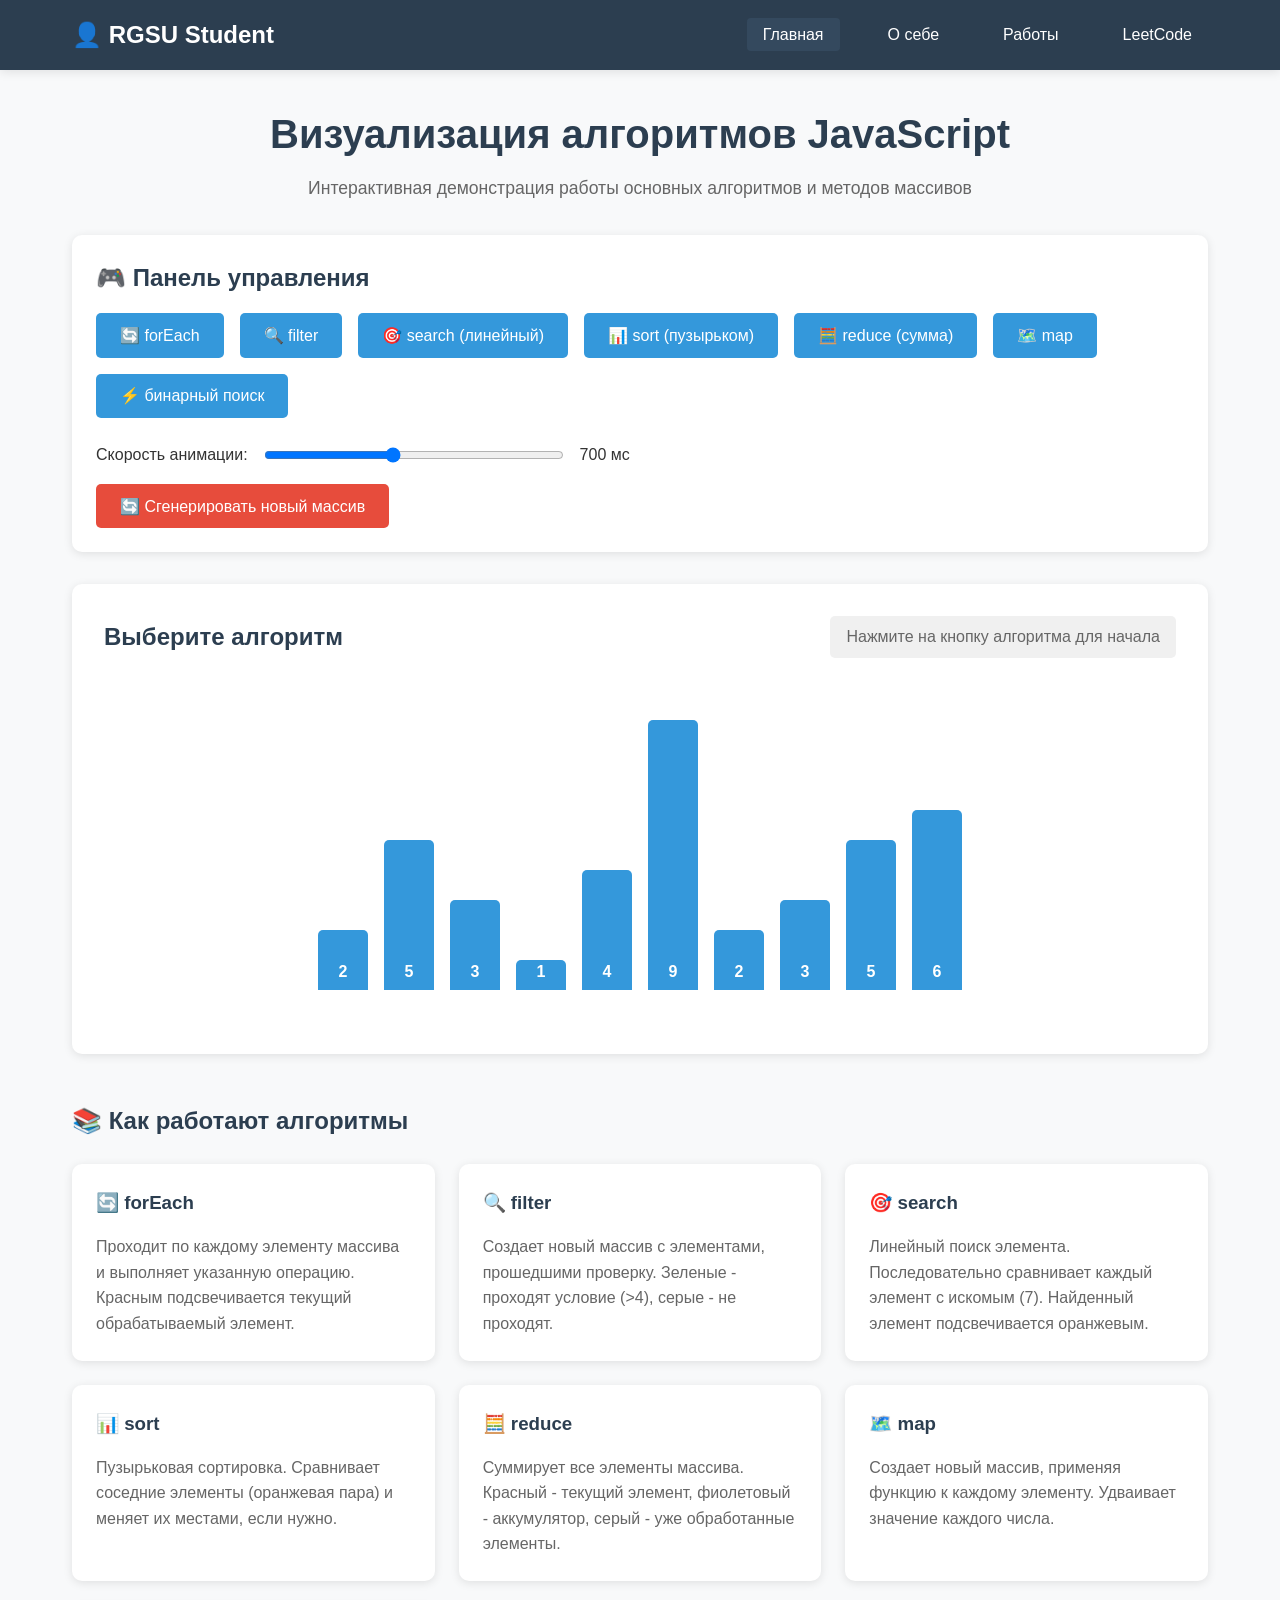
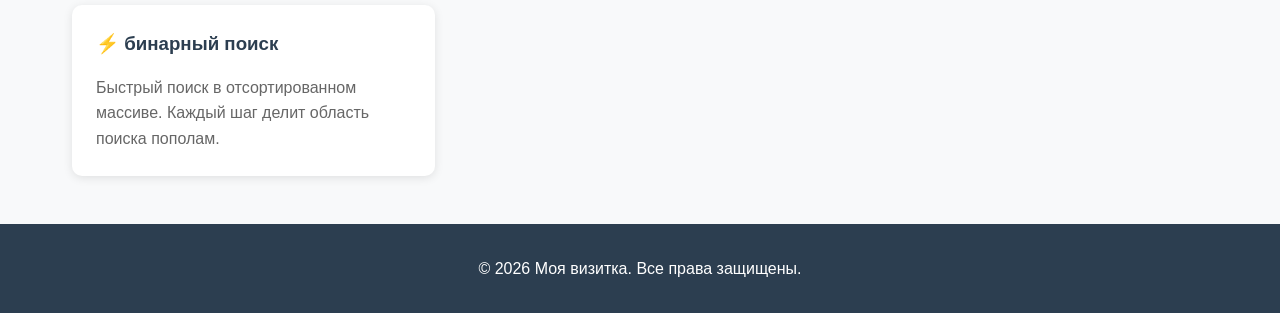
==== portfolio.html @ ee4e6b05 "Create portfolio.html" ====
<!DOCTYPE html>
<html lang="ru">
<head>
    <meta charset="UTF-8">
    <meta name="viewport" content="width=device-width, initial-scale=1.0">
    <title>Визуализация алгоритмов - RGSU Student</title>
    <style>
        * {
            margin: 0;
            padding: 0;
            box-sizing: border-box;
        }

        body {
            font-family: 'Segoe UI', Tahoma, Geneva, Verdana, sans-serif;
            line-height: 1.6;
            color: #333;
            background-color: #f8f9fa;
        }

        /* Навигация */
        .navbar {
            background-color: #2c3e50;
            color: white;
            padding: 1rem 0;
            box-shadow: 0 2px 10px rgba(0,0,0,0.1);
        }

        .nav-container {
            max-width: 1200px;
            margin: 0 auto;
            display: flex;
            justify-content: space-between;
            align-items: center;
            padding: 0 2rem;
        }

        .logo {
            color: white;
            text-decoration: none;
            font-size: 1.5rem;
            font-weight: bold;
        }

        .nav-menu {
            display: flex;
            list-style: none;
            gap: 2rem;
        }

        .nav-menu a {
            color: white;
            text-decoration: none;
            padding: 0.5rem 1rem;
            border-radius: 4px;
            transition: background-color 0.3s;
        }

        .nav-menu a:hover,
        .nav-menu a.active {
            background-color: #34495e;
        }

        /* Основной контент */
        main {
            max-width: 1200px;
            margin: 2rem auto;
            padding: 0 2rem;
        }

        .page-header {
            text-align: center;
            margin-bottom: 2rem;
        }

        .page-header h1 {
            font-size: 2.5rem;
            color: #2c3e50;
            margin-bottom: 0.5rem;
        }

        .page-header p {
            color: #666;
            font-size: 1.1rem;
        }

        /* Панель управления */
        .control-panel {
            background: white;
            border-radius: 10px;
            padding: 1.5rem;
            margin-bottom: 2rem;
            box-shadow: 0 2px 10px rgba(0,0,0,0.1);
        }

        .panel-container h2 {
            color: #2c3e50;
            margin-bottom: 1rem;
        }

        .algorithm-selector {
            display: flex;
            flex-wrap: wrap;
            gap: 1rem;
            margin-bottom: 1.5rem;
        }

        .algo-btn {
            padding: 0.8rem 1.5rem;
            border: none;
            border-radius: 5px;
            background-color: #3498db;
            color: white;
            cursor: pointer;
            font-size: 1rem;
            transition: all 0.3s;
        }

        .algo-btn:hover {
            background-color: #2980b9;
            transform: translateY(-2px);
        }

        .speed-control {
            display: flex;
            align-items: center;
            gap: 1rem;
            margin-bottom: 1rem;
        }

        .speed-control input[type="range"] {
            flex: 1;
            max-width: 300px;
        }

        .reset-btn {
            padding: 0.8rem 1.5rem;
            border: none;
            border-radius: 5px;
            background-color: #e74c3c;
            color: white;
            cursor: pointer;
            font-size: 1rem;
            transition: background-color 0.3s;
        }

        .reset-btn:hover {
            background-color: #c0392b;
        }

        /* Область визуализации */
        .visualization-area {
            background: white;
            border-radius: 10px;
            padding: 2rem;
            margin-bottom: 2rem;
            box-shadow: 0 2px 10px rgba(0,0,0,0.1);
        }

        .visualization-header {
            display: flex;
            justify-content: space-between;
            align-items: center;
            margin-bottom: 2rem;
        }

        #algorithm-title {
            color: #2c3e50;
        }

        .status-message {
            padding: 0.5rem 1rem;
            background-color: #f0f0f0;
            border-radius: 5px;
            color: #666;
        }

        .array-container {
            display: flex;
            justify-content: center;
            align-items: flex-end;
            gap: 1rem;
            min-height: 300px;
            margin-bottom: 2rem;
            flex-wrap: wrap;
        }

        .array-bar {
            width: 50px;
            background-color: #3498db;
            border-radius: 5px 5px 0 0;
            display: flex;
            justify-content: center;
            align-items: flex-end;
            padding-bottom: 5px;
            color: white;
            font-weight: bold;
            transition: all 0.3s;
            position: relative;
        }

        .array-bar.current {
            background-color: #e74c3c;
            transform: scale(1.05);
        }

        .array-bar.found {
            background-color: #f39c12;
            transform: scale(1.05);
        }

        .array-bar.comparing {
            background-color: #f39c12;
        }

        .array-bar.passed {
            background-color: #95a5a6;
        }

        .array-bar.filtered {
            background-color: #2ecc71;
        }

        .array-bar.accumulated {
            background-color: #9b59b6;
        }

        /* Специальные индикаторы */
        .special-indicators {
            display: flex;
            justify-content: center;
            gap: 2rem;
        }

        .accumulator-box,
        .search-target {
            padding: 1rem;
            background-color: #f8f9fa;
            border-radius: 5px;
            font-size: 1.1rem;
        }

        .accumulator-box.hidden,
        .search-target.hidden {
            display: none;
        }

        #accumulator-value,
        #target-value {
            font-weight: bold;
            color: #e74c3c;
            margin-left: 0.5rem;
        }

        /* Информация об алгоритмах */
        .algorithm-info {
            margin-top: 3rem;
        }

        .algorithm-info h2 {
            color: #2c3e50;
            margin-bottom: 1.5rem;
        }

        .info-grid {
            display: grid;
            grid-template-columns: repeat(auto-fit, minmax(300px, 1fr));
            gap: 1.5rem;
        }

        .info-card {
            background: white;
            padding: 1.5rem;
            border-radius: 10px;
            box-shadow: 0 2px 10px rgba(0,0,0,0.1);
            transition: transform 0.3s;
        }

        .info-card:hover {
            transform: translateY(-5px);
        }

        .info-card h3 {
            color: #2c3e50;
            margin-bottom: 1rem;
        }

        .info-card p {
            color: #666;
        }

        /* Футер */
        footer {
            text-align: center;
            padding: 2rem;
            background-color: #2c3e50;
            color: white;
            margin-top: 3rem;
        }

        /* Адаптивность */
        @media (max-width: 768px) {
            .nav-container {
                flex-direction: column;
                gap: 1rem;
            }
            
            .nav-menu {
                flex-wrap: wrap;
                justify-content: center;
            }
            
            .algorithm-selector {
                justify-content: center;
            }
            
            .array-bar {
                width: 40px;
            }
            
            .visualization-header {
                flex-direction: column;
                gap: 1rem;
                text-align: center;
            }
        }
    </style>
</head>
<body>
    <nav class="navbar">
        <div class="nav-container">
            <a href="#" class="logo">👤 RGSU Student</a>
            <ul class="nav-menu">
                <li><a href="#" class="active">Главная</a></li>
                <li><a href="#">О себе</a></li>
                <li><a href="#">Работы</a></li>
                <li><a href="#">LeetCode</a></li>
            </ul>
        </div>
    </nav>

    <main>
        <section class="page-header">
            <h1>Визуализация алгоритмов JavaScript</h1>
            <p>Интерактивная демонстрация работы основных алгоритмов и методов массивов</p>
        </section>

        <!-- Панель управления -->
        <section class="control-panel">
            <div class="panel-container">
                <h2>🎮 Панель управления</h2>
                <div class="algorithm-selector">
                    <button class="algo-btn" data-algo="forEach">🔄 forEach</button>
                    <button class="algo-btn" data-algo="filter">🔍 filter</button>
                    <button class="algo-btn" data-algo="search">🎯 search (линейный)</button>
                    <button class="algo-btn" data-algo="sort">📊 sort (пузырьком)</button>
                    <button class="algo-btn" data-algo="reduce">🧮 reduce (сумма)</button>
                    <button class="algo-btn" data-algo="map">🗺️ map</button>
                    <button class="algo-btn" data-algo="binarySearch">⚡ бинарный поиск</button>
                </div>
                <div class="speed-control">
                    <label for="speed">Скорость анимации:</label>
                    <input type="range" id="speed" min="100" max="1500" value="700" step="50">
                    <span id="speed-value">700 мс</span>
                </div>
                <button id="resetArray" class="reset-btn">🔄 Сгенерировать новый массив</button>
            </div>
        </section>

        <!-- Область визуализации -->
        <section class="visualization-area">
            <div class="visualization-header">
                <h2 id="algorithm-title">Выберите алгоритм</h2>
                <div id="status" class="status-message">Нажмите на кнопку алгоритма для начала</div>
            </div>
            
            <div class="array-container" id="visualization"></div>
            
            <!-- Специальные индикаторы для разных алгоритмов -->
            <div class="special-indicators">
                <div id="accumulator-box" class="accumulator-box hidden">
                    <span>Аккумулятор:</span>
                    <span id="accumulator-value">0</span>
                </div>
                <div id="search-target" class="search-target hidden">
                    <span>Ищем число:</span>
                    <span id="target-value">7</span>
                </div>
            </div>
        </section>

        <!-- Информация об алгоритмах -->
        <section class="algorithm-info">
            <h2>📚 Как работают алгоритмы</h2>
            <div class="info-grid">
                <div class="info-card">
                    <h3>🔄 forEach</h3>
                    <p>Проходит по каждому элементу массива и выполняет указанную операцию. Красным подсвечивается текущий обрабатываемый элемент.</p>
                </div>
                <div class="info-card">
                    <h3>🔍 filter</h3>
                    <p>Создает новый массив с элементами, прошедшими проверку. Зеленые - проходят условие (>4), серые - не проходят.</p>
                </div>
                <div class="info-card">
                    <h3>🎯 search</h3>
                    <p>Линейный поиск элемента. Последовательно сравнивает каждый элемент с искомым (7). Найденный элемент подсвечивается оранжевым.</p>
                </div>
                <div class="info-card">
                    <h3>📊 sort</h3>
                    <p>Пузырьковая сортировка. Сравнивает соседние элементы (оранжевая пара) и меняет их местами, если нужно.</p>
                </div>
                <div class="info-card">
                    <h3>🧮 reduce</h3>
                    <p>Суммирует все элементы массива. Красный - текущий элемент, фиолетовый - аккумулятор, серый - уже обработанные элементы.</p>
                </div>
                <div class="info-card">
                    <h3>🗺️ map</h3>
                    <p>Создает новый массив, применяя функцию к каждому элементу. Удваивает значение каждого числа.</p>
                </div>
                <div class="info-card">
                    <h3>⚡ бинарный поиск</h3>
                    <p>Быстрый поиск в отсортированном массиве. Каждый шаг делит область поиска пополам.</p>
                </div>
            </div>
        </section>
    </main>

    <footer>
        <p>&copy; 2026 Моя визитка. Все права защищены.</p>
    </footer>

    <script>
        class AlgorithmVisualizer {
            constructor() {
                this.array = [];
                this.arraySize = 10;
                this.animationSpeed = 700;
                this.isAnimating = false;
                this.animationTimeout = null;
                this.targetValue = 7;
                
                this.init();
            }

            init() {
                // Генерируем начальный массив
                this.generateRandomArray();
                
                // Добавляем обработчики событий
                document.querySelectorAll('.algo-btn').forEach(btn => {
                    btn.addEventListener('click', (e) => this.handleAlgorithmClick(e));
                });
                
                document.getElementById('resetArray').addEventListener('click', () => {
                    if (this.isAnimating) return;
                    this.generateRandomArray();
                    this.renderArray();
                    this.updateStatus('Массив обновлен');
                    document.getElementById('algorithm-title').textContent = 'Выберите алгоритм';
                });
                
                document.getElementById('speed').addEventListener('input', (e) => {
                    this.animationSpeed = parseInt(e.target.value);
                    document.getElementById('speed-value').textContent = this.animationSpeed + ' мс';
                });

                // Начальный рендер
                this.renderArray();
            }

            generateRandomArray() {
                this.array = [];
                for (let i = 0; i < this.arraySize; i++) {
                    this.array.push(Math.floor(Math.random() * 9) + 1); // числа от 1 до 9
                }
            }

            renderArray(highlights = {}) {
                const container = document.getElementById('visualization');
                container.innerHTML = '';
                
                this.array.forEach((value, index) => {
                    const bar = document.createElement('div');
                    bar.className = 'array-bar';
                    
                    // Добавляем классы для подсветки
                    if (highlights.current === index) {
                        bar.classList.add('current');
                    } else if (highlights.found === index) {
                        bar.classList.add('found');
                    } else if (highlights.comparing && highlights.comparing.includes(index)) {
                        bar.classList.add('comparing');
                    } else if (highlights.passed && highlights.passed.includes(index)) {
                        bar.classList.add('passed');
                    } else if (highlights.filtered && highlights.filtered.includes(index)) {
                        bar.classList.add('filtered');
                    } else if (highlights.accumulated && highlights.accumulated.includes(index)) {
                        bar.classList.add('accumulated');
                    }
                    
                    // Устанавливаем высоту и текст
                    bar.style.height = (value * 30) + 'px';
                    bar.innerHTML = `<span>${value}</span>`;
                    
                    container.appendChild(bar);
                });
            }

            updateStatus(message) {
                document.getElementById('status').textContent = message;
            }

            async sleep() {
                return new Promise(resolve => {
                    this.animationTimeout = setTimeout(resolve, this.animationSpeed);
                });
            }

            stopAnimation() {
                if (this.animationTimeout) {
                    clearTimeout(this.animationTimeout);
                    this.animationTimeout = null;
                }
                this.isAnimating = false;
            }

            async handleAlgorithmClick(e) {
                if (this.isAnimating) {
                    this.stopAnimation();
                }
                
                this.isAnimating = true;
                const algorithm = e.target.dataset.algo;
                
                // Обновляем заголовок
                const titles = {
                    forEach: '🔄 forEach - обход массива',
                    filter: '🔍 filter - фильтрация элементов > 4',
                    search: '🎯 Линейный поиск - ищем число ' + this.targetValue,
                    sort: '📊 Сортировка пузырьком',
                    reduce: '🧮 reduce - сумма элементов',
                    map: '🗺️ map - удвоение значений',
                    binarySearch: '⚡ Бинарный поиск - ищем число ' + this.targetValue
                };
                document.getElementById('algorithm-title').textContent = titles[algorithm] || 'Визуализация алгоритма';
                
                // Скрываем специальные индикаторы
                document.getElementById('accumulator-box').classList.add('hidden');
                document.getElementById('search-target').classList.add('hidden');
                
                // Запускаем соответствующий алгоритм
                switch(algorithm) {
                    case 'forEach':
                        await this.visualizeForEach();
                        break;
                    case 'filter':
                        await this.visualizeFilter();
                        break;
                    case 'search':
                        document.getElementById('search-target').classList.remove('hidden');
                        await this.visualizeLinearSearch();
                        break;
                    case 'sort':
                        await this.visualizeBubbleSort();
                        break;
                    case 'reduce':
                        document.getElementById('accumulator-box').classList.remove('hidden');
                        await this.visualizeReduce();
                        break;
                    case 'map':
                        await this.visualizeMap();
                        break;
                    case 'binarySearch':
                        document.getElementById('search-target').classList.remove('hidden');
                        // Для бинарного поиска нужен отсортированный массив
                        this.array.sort((a, b) => a - b);
                        this.renderArray();
                        await this.sleep();
                        await this.visualizeBinarySearch();
                        break;
                }
                
                this.isAnimating = false;
            }

            async visualizeForEach() {
                this.updateStatus('Выполняется forEach...');
                
                for (let i = 0; i < this.array.length; i++) {
                    this.renderArray({ current: i });
                    this.updateStatus(`Обрабатываем элемент ${this.array[i]} на позиции ${i}`);
                    await this.sleep();
                }
                
                this.renderArray();
                this.updateStatus('forEach завершен! Обработано ' + this.array.length + ' элементов');
            }

            async visualizeFilter() {
                this.updateStatus('Выполняется filter (условие: элемент > 4)...');
                const passed = [];
                const failed = [];
                
                for (let i = 0; i < this.array.length; i++) {
                    const condition = this.array[i] > 4;
                    
                    if (condition) {
                        passed.push(i);
                        this.renderArray({ 
                            current: i,
                            filtered: passed 
                        });
                        this.updateStatus(`Элемент ${this.array[i]} > 4 - проходит фильтр (зеленый)`);
                    } else {
                        failed.push(i);
                        this.renderArray({ 
                            current: i,
                            passed: failed 
                        });
                        this.updateStatus(`Элемент ${this.array[i]} <= 4 - не проходит фильтр (серый)`);
                    }
                    
                    await this.sleep();
                }
                
                const filteredArray = this.array.filter(x => x > 4);
                this.renderArray({ filtered: passed });
                this.updateStatus(`filter завершен! Отфильтровано ${filteredArray.length} элементов: [${filteredArray.join(', ')}]`);
            }

            async visualizeLinearSearch() {
                this.updateStatus('Выполняется линейный поиск...');
                let foundIndex = -1;
                
                for (let i = 0; i < this.array.length; i++) {
                    this.renderArray({ current: i });
                    this.updateStatus(`Сравниваем ${this.array[i]} с ${this.targetValue}`);
                    await this.sleep();
                    
                    if (this.array[i] === this.targetValue) {
                        foundIndex = i;
                        this.renderArray({ found: i });
                        this.updateStatus(`✅ Нашли число ${this.targetValue} на позиции ${i}!`);
                        await this.sleep();
                        break;
                    }
                }
                
                if (foundIndex === -1) {
                    this.renderArray();
                    this.updateStatus(`❌ Число ${this.targetValue} не найдено в массиве`);
                }
            }

            async visualizeBubbleSort() {
                this.updateStatus('Выполняется сортировка пузырьком...');
                const arr = [...this.array];
                const n = arr.length;
                
                for (let i = 0; i < n - 1; i++) {
                    for (let j = 0; j < n - i - 1; j++) {
                        // Подсвечиваем сравниваемые элементы
                        this.renderArray({ comparing: [j, j + 1] });
                        this.updateStatus(`Сравниваем ${arr[j]} и ${arr[j + 1]}`);
                        await this.sleep();
                        
                        if (arr[j] > arr[j + 1]) {
                            // Меняем элементы местами
                            [arr[j], arr[j + 1]] = [arr[j + 1], arr[j]];
                            
                            // Показываем обмен
                            this.array = [...arr];
                            this.renderArray({ comparing: [j, j + 1] });
                            this.updateStatus(`Меняем местами: ${arr[j + 1]} и ${arr[j]}`);
                            await this.sleep();
                        }
                    }
                    // Подсвечиваем отсортированную часть
                    this.updateStatus(`Элемент ${arr[n - i - 1]} на своем месте`);
                }
                
                this.array = arr;
                this.renderArray();
                this.updateStatus('Сортировка пузырьком завершена!');
            }

            async visualizeReduce() {
                this.updateStatus('Выполняется reduce (суммирование)...');
                let accumulator = 0;
                document.getElementById('accumulator-value').textContent = accumulator;
                
                for (let i = 0; i < this.array.length; i++) {
                    // Подсвечиваем текущий элемент и обработанные
                    const accumulated = Array.from({length: i}, (_, idx) => idx);
                    this.renderArray({ 
                        current: i,
                        accumulated: accumulated
                    });
                    
                    this.updateStatus(`Аккумулятор: ${accumulator} + ${this.array[i]}`);
                    await this.sleep();
                    
                    accumulator += this.array[i];
                    document.getElementById('accumulator-value').textContent = accumulator;
                }
                
                // Показываем все обработанные элементы
                this.renderArray({ accumulated: Array.from({length: this.array.length}, (_, idx) => idx) });
                this.updateStatus(`reduce завершен! Сумма всех элементов = ${accumulator}`);
            }

            async visualizeMap() {
                this.updateStatus('Выполняется map (удвоение значений)...');
                const newArray = [];
                
                for (let i = 0; i < this.array.length; i++) {
                    this.renderArray({ current: i });
                    const newValue = this.array[i] * 2;
                    this.updateStatus(`Удваиваем ${this.array[i]} → ${newValue}`);
                    await this.sleep();
                    newArray.push(newValue);
                }
                
                // Показываем результат
                this.array = newArray;
                this.renderArray();
                this.updateStatus(`map завершен! Новый массив: [${newArray.join(', ')}]`);
            }

            async visualizeBinarySearch() {
                this.updateStatus('Выполняется бинарный поиск...');
                
                let left = 0;
                let right = this.array.length - 1;
                let foundIndex = -1;
                
                while (left <= right) {
                    const mid = Math.floor((left + right) / 2);
                    
                    // Подсвечиваем текущую область поиска
                    const searchArea = [];
                    for (let i = left; i <= right; i++) {
                        searchArea.push(i);
                    }
                    
                    this.renderArray({ 
                        current: mid,
                        comparing: searchArea
                    });
                    
                    this.updateStatus(`Ищем в области [${left}..${right}], средний элемент: ${this.array[mid]}`);
                    await this.sleep();
                    
                    if (this.array[mid] === this.targetValue) {
                        foundIndex = mid;
                        this.renderArray({ found: mid });
                        this.updateStatus(`✅ Нашли число ${this.targetValue} на позиции ${mid}!`);
                        await this.sleep();
                        break;
                    }
                    
                    if (this.array[mid] < this.targetValue) {
                        left = mid + 1;
                        this.updateStatus(`${this.array[mid]} < ${this.targetValue}, ищем в правой половине`);
                    } else {
                        right = mid - 1;
                        this.updateStatus(`${this.array[mid]} > ${this.targetValue}, ищем в левой половине`);
                    }
                    
                    await this.sleep();
                }
                
                if (foundIndex === -1) {
                    this.renderArray();
                    this.updateStatus(`❌ Число ${this.targetValue} не найдено в массиве`);
                }
            }
        }

        // Инициализация после загрузки страницы
        document.addEventListener('DOMContentLoaded', () => {
            new AlgorithmVisualizer();
        });
    </script>
</body>
</html>
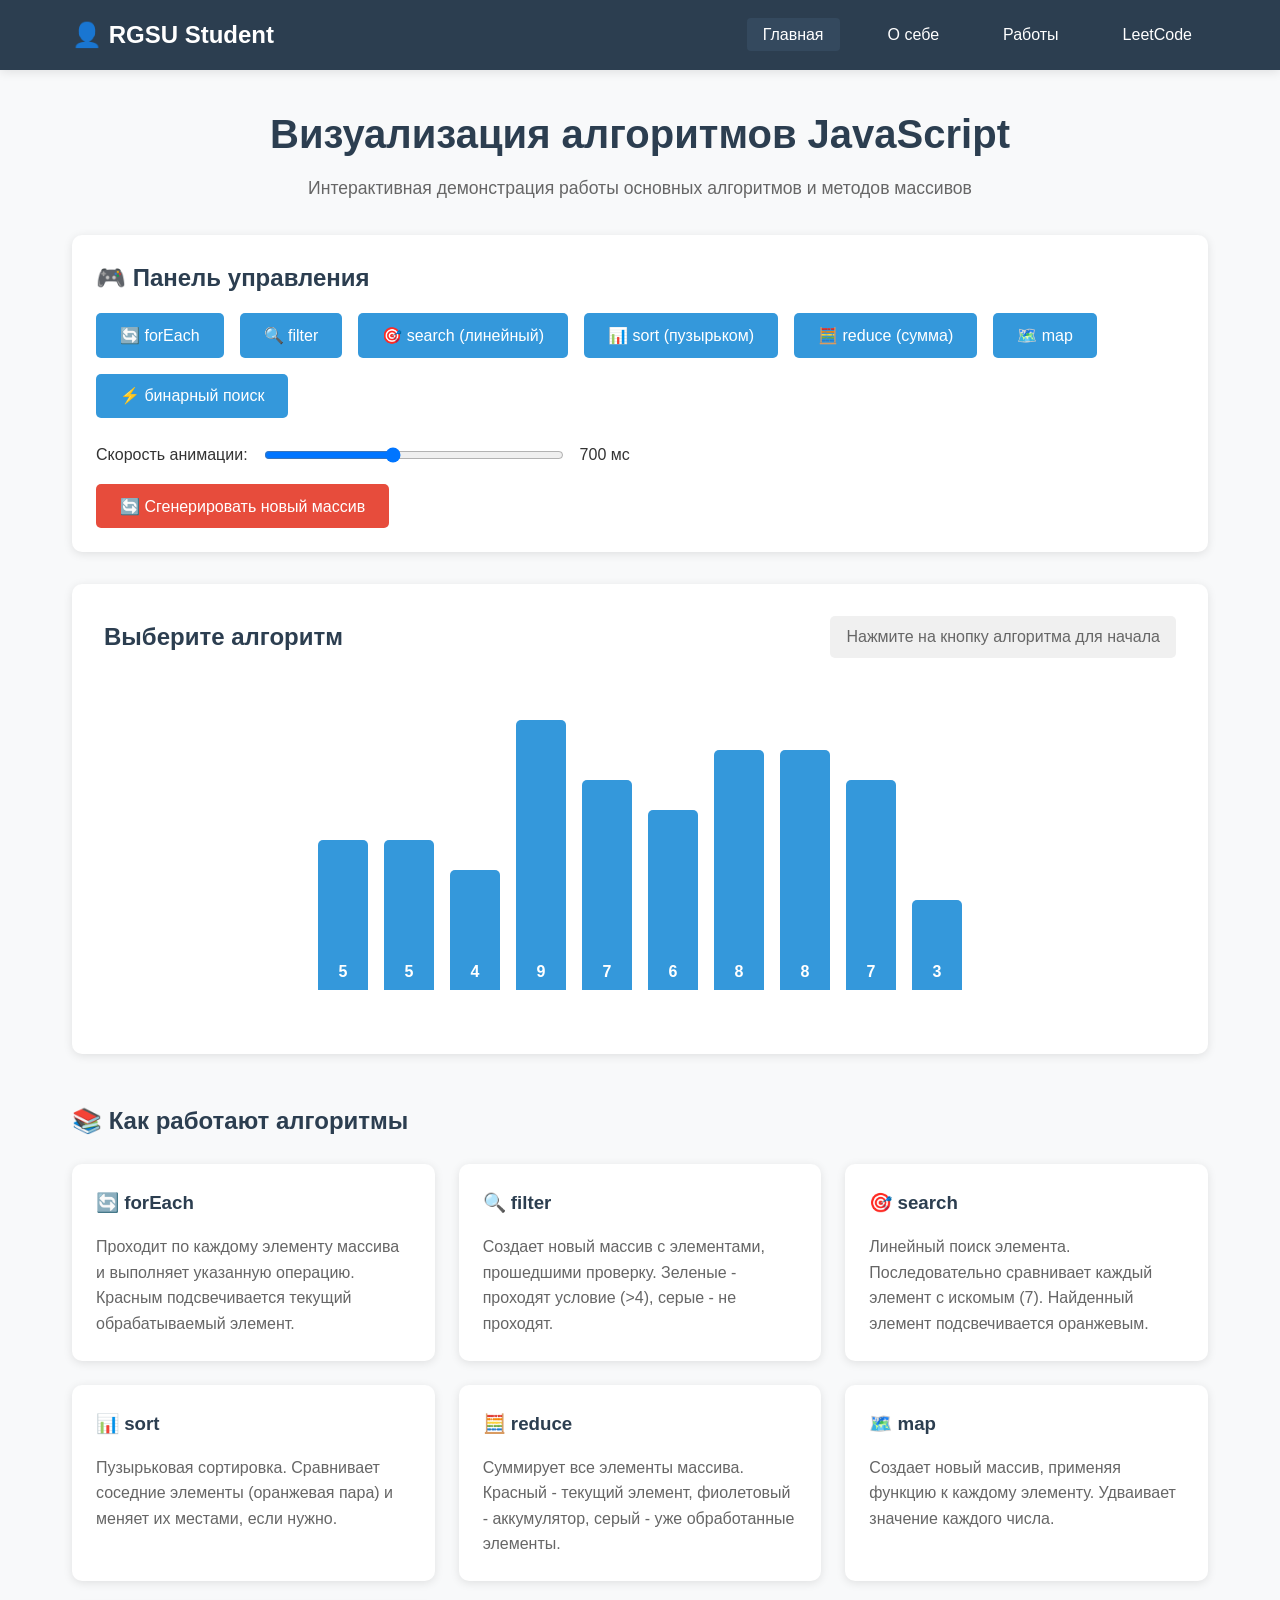
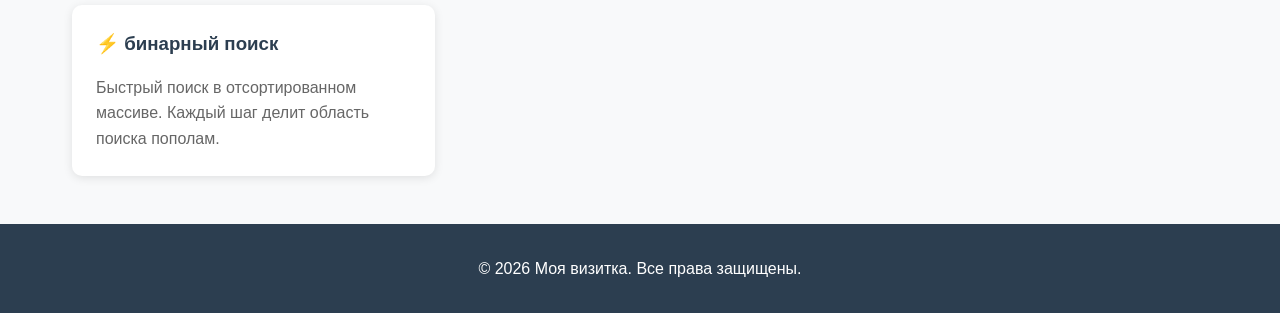
==== commit 26551002: "Update portfolio.html" ====
--- a/portfolio.html
+++ b/portfolio.html
@@ -1,4 +1,3 @@
-<!DOCTYPE html>
 <html lang="ru">
 <head>
     <meta charset="UTF-8">
